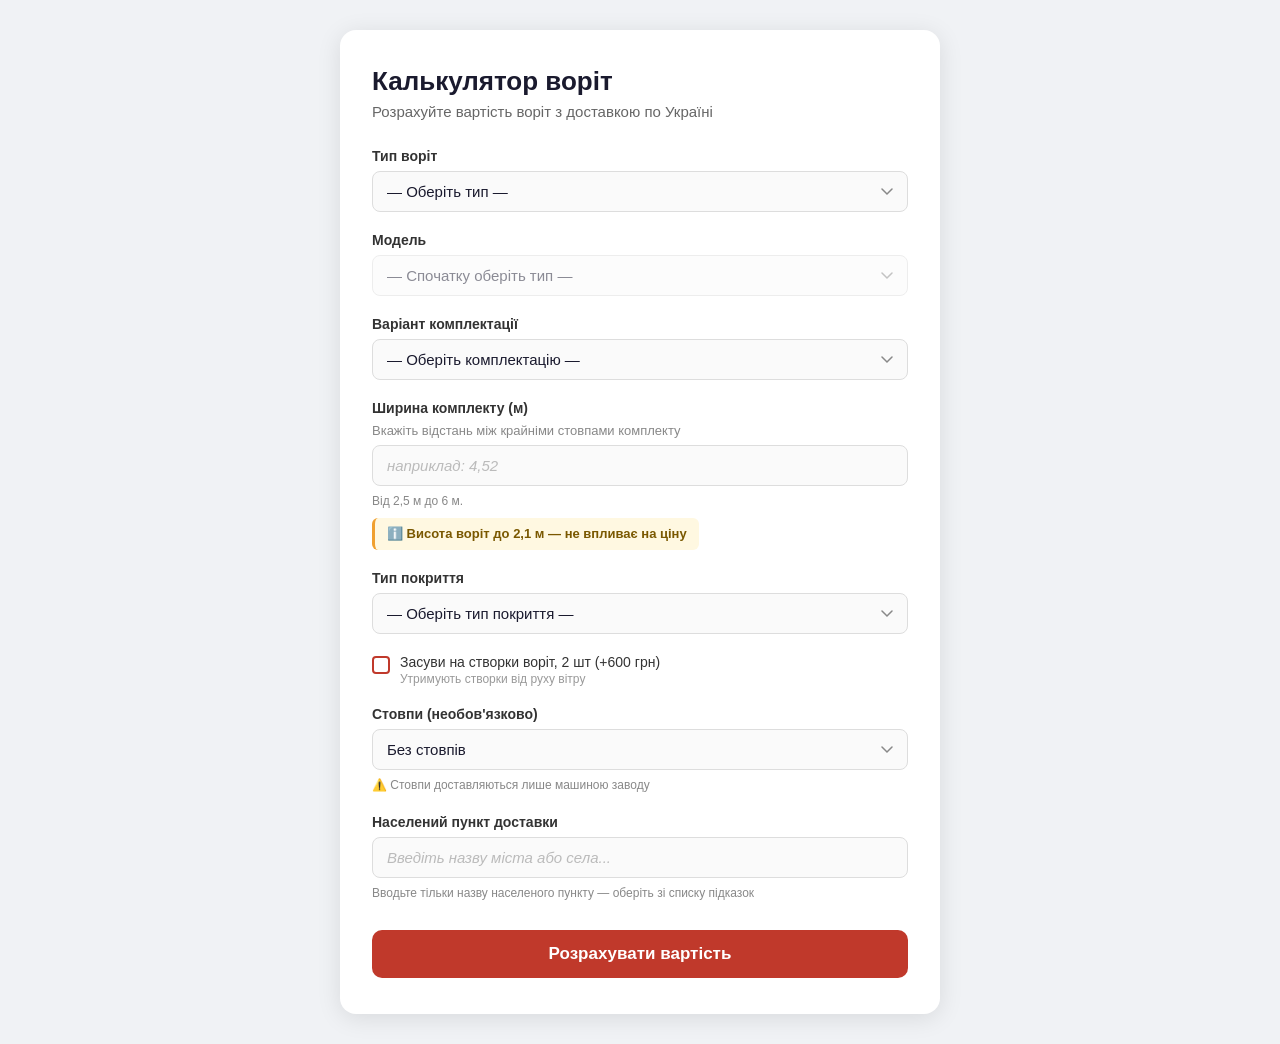
==== index.html @ 76baed76 "update calculator" ====
<!DOCTYPE html>
<html lang="uk" data-theme="light" spellcheck="false">
<head>
  <meta charset="UTF-8" />
  <meta name="viewport" content="width=device-width, initial-scale=1.0" />
  <title>Розпашні ворота — розрахунок вартості онлайн | Verbadom</title>
  <meta name="description" content="Розрахуйте вартість розпашних воріт з доставкою по Україні. Ковані та сучасні ворота з хвірткою. Безкоштовний онлайн-калькулятор." />
  <meta name="keywords" content="розпашні ворота ціна, ковані ворота купити, сучасні ворота, ворота з хвірткою, калькулятор воріт онлайн, ворота доставка Україна" />
  <meta name="robots" content="index, follow" />
  <link rel="canonical" href="https://verbadom.github.io/kalkulyator-vorit/" />

  <!-- Open Graph — для соцсетей и AI-поисковиков -->
  <meta property="og:title" content="Розпашні ворота — розрахунок вартості онлайн | Verbadom" />
  <meta property="og:description" content="Розрахуйте вартість розпашних воріт з доставкою по Україні. Ковані та сучасні ворота з хвірткою." />
  <meta property="og:type" content="website" />
  <meta property="og:url" content="https://verbadom.github.io/kalkulyator-vorit/" />
  <meta property="og:locale" content="uk_UA" />

  <!-- Structured Data — для Google і AI-пошуковиків -->
  <script type="application/ld+json">
  {
    "@context": "https://schema.org",
    "@type": "WebApplication",
    "name": "Калькулятор розпашних воріт",
    "description": "Безкоштовний онлайн-калькулятор вартості розпашних воріт з доставкою по Україні. Ковані та сучасні ворота з хвірткою або без.",
    "url": "https://verbadom.github.io/kalkulyator-vorit/",
    "applicationCategory": "UtilitiesApplication",
    "operatingSystem": "All",
    "inLanguage": "uk-UA",
    "offers": {
      "@type": "Offer",
      "price": "0",
      "priceCurrency": "UAH",
      "description": "Безкоштовний розрахунок"
    },
    "provider": {
      "@type": "Organization",
      "name": "Verbadom",
      "url": "https://verbadom.com.ua",
      "telephone": "+380673990560",
      "address": {
        "@type": "PostalAddress",
        "addressLocality": "Одеса",
        "addressCountry": "UA"
      }
    }
  }
  </script>

  <link rel="stylesheet" href="style.css" />
  <style>
    #city-dropdown {
      display: none;
      position: absolute;
      top: 100%;
      left: 0; right: 0;
      background: #fff;
      border: 1px solid #c8d0e0;
      border-top: none;
      border-radius: 0 0 8px 8px;
      box-shadow: 0 6px 20px rgba(0,0,0,0.12);
      z-index: 1000;
      max-height: 220px;
      overflow-y: auto;
    }
    .city-option { padding: 11px 14px; cursor: pointer; font-size: 14px; color: #222; border-bottom: 1px solid #f0f0f0; line-height: 1.3; }
    .city-option:hover, .city-option.active { background: #eef3ff; }
    .city-option:last-child { border-bottom: none; }
    .city-option-main { font-weight: 500; }
    .city-option-sub { font-size: 12px; color: #888; margin-top: 1px; }
    #city.has-selection { border-color: #4caf50; }
  </style>
</head>
<body>

<div class="calculator">
  <div class="calc-header">
    <div>
      <h1>Калькулятор воріт</h1>
      <p class="subtitle">Розрахуйте вартість воріт з доставкою по Україні</p>
    </div>

  </div>

  <div class="field">
    <label for="gateType">Тип воріт</label>
    <select id="gateType" style="color-scheme:light" spellcheck="false">
      <option value="">— Оберіть тип —</option>
      <option value="forged">Ковані</option>
      <option value="modern">Сучасні</option>
    </select>
  </div>

  <div class="field">
    <label for="gateModel">Модель</label>
    <select id="gateModel" style="color-scheme:light" disabled spellcheck="false">
      <option value="">— Спочатку оберіть тип —</option>
    </select>
    <img id="modelPhoto" src="" alt="" style="display:none; margin-top:12px; width:100%; height:auto; border-radius:10px;" />
    <div id="includedBlock" class="included-block" style="display:none"></div>
  </div>

  <div class="field">
    <label for="configuration">Варіант комплектації</label>
    <select id="configuration" style="color-scheme:light" spellcheck="false">
      <option value="">— Оберіть комплектацію —</option>
      <option value="with_separate_wicket">Брама + хвіртка окремо</option>
      <option value="without_wicket">Брама без хвіртки</option>
      <option value="with_builtin_wicket">Брама з хвірткою всередині (врізна)</option>
    </select>
  </div>

  <div class="field">
    <label for="width">Ширина комплекту (м)</label>
    <p class="field-note-top">Вкажіть відстань між крайніми стовпами комплекту</p>
    <input type="text" id="width" placeholder="наприклад: 4,52" inputmode="decimal" />
    <p class="field-note">Від 2,5 м до 6 м.</p>
    <div class="height-notice">ℹ️ Висота воріт до 2,1 м — не впливає на ціну</div>
  </div>

  <div class="field">
    <label for="coating">Тип покриття</label>
    <select id="coating" style="color-scheme:light" spellcheck="false">
      <option value="" disabled selected>— Оберіть тип покриття —</option>
      <option value="0">Глянець 0,3 мм (базовий варіант)</option>
    </select>
    <p id="coatingNote" class="field-note"></p>
  </div>

  <div class="field" id="lockField" style="display:none">
    <label class="checkbox-label">
      <input type="checkbox" id="lock" />
      <span>Замок у хвіртку з встановленням (+1 500 грн)
        <span class="note">тільки для кованих воріт</span>
      </span>
    </label>
  </div>

  <div class="field">
    <label class="checkbox-label">
      <input type="checkbox" id="bolts" />
      <span>Засуви на створки воріт, 2 шт (+600 грн)<span class="note">Утримують створки від руху вітру</span></span>
    </label>
  </div>

  <div class="field">
    <label for="post">Стовпи (необов'язково)</label>
    <select id="post" style="color-scheme:light" spellcheck="false">
      <option value="none">Без стовпів</option>
      <option value="775">Нефарбований 80×60, стінка 2мм / висота 3м</option>
      <option value="1120">Нефарбований 80×80, стінка 3мм / висота 3м</option>
      <option value="750">Фарбований 60×60, стінка 2мм / висота 2м</option>
      <option value="1240">Фарбований 80×80, стінка 3мм / висота 2м</option>
      <option value="950">Фарбований 60×60, стінка 2мм / висота 2,4м</option>
      <option value="1560">Фарбований 80×80, стінка 3мм / висота 2,4м</option>
    </select>
    <p class="field-note">⚠️ Стовпи доставляються лише машиною заводу</p>
  </div>

  <div class="field" id="postQtyField" style="display:none">
    <label for="postQty">Кількість стовпів</label>
    <input type="number" id="postQty" value="2" min="1" max="10" />
  </div>

  <div class="field">
    <label for="city">Населений пункт доставки</label>
    <div style="position:relative;">
      <input type="text" id="city" autocomplete="off"
        placeholder="Введіть назву міста або села..." />
      <div id="city-dropdown"></div>
    </div>
    <p class="field-note">Вводьте тільки назву населеного пункту — оберіть зі списку підказок</p>
  </div>

  <button id="calculateBtn">Розрахувати вартість</button>

  <div id="result" class="result hidden"></div>

  <button id="resetBtn" class="btn-reset" style="display:none">🔄 Почати новий розрахунок</button>

</div>

<!-- jsPDF + html2canvas для генерації PDF з кирилицею -->
<script src="https://cdnjs.cloudflare.com/ajax/libs/jspdf/2.5.1/jspdf.umd.min.js"></script>
<script src="https://cdnjs.cloudflare.com/ajax/libs/html2canvas/1.4.1/html2canvas.min.js"></script>
<script src="app.js"></script>
<script src="https://maps.googleapis.com/maps/api/js?key=AIzaSyD2N2N_0D0GVhjQ5t0zwc9TXxJwsfl8OGM&libraries=places&language=uk&v=weekly&callback=initGoogleAutocomplete"></script>
</body>
</html>
---- style.css ----
* {
  box-sizing: border-box;
  margin: 0;
  padding: 0;
}

body {
  font-family: 'Segoe UI', Arial, sans-serif;
  background: #f0f2f5;
  color: #1a1a2e;
  min-height: 100vh;
  padding: 30px 16px;
}

.calculator {
  max-width: 600px;
  margin: 0 auto;
  background: #ffffff;
  border-radius: 16px;
  padding: 36px 32px;
  box-shadow: 0 4px 24px rgba(0,0,0,0.10);
}

h1 {
  font-size: 26px;
  font-weight: 700;
  color: #1a1a2e;
  margin-bottom: 6px;
}

.subtitle {
  font-size: 15px;
  color: #666;
  margin-bottom: 0;
}

.field {
  margin-bottom: 20px;
}

label {
  display: block;
  font-size: 14px;
  font-weight: 600;
  color: #333;
  margin-bottom: 7px;
}

.field-note-top {
  font-size: 13px;
  color: #888;
  margin-bottom: 7px;
}

.field-note {
  font-size: 12px;
  color: #888;
  margin-top: 6px;
  line-height: 1.5;
}

.note {
  display: block;
  font-size: 12px;
  color: #999;
  font-weight: 400;
  margin-top: 2px;
}

select,
input[type="text"],
input[type="number"] {
  width: 100%;
  padding: 11px 14px;
  border: 1.5px solid #ddd;
  border-radius: 8px;
  font-size: 15px;
  color: #1a1a2e;
  background: #fafafa;
  transition: border-color 0.2s;
  appearance: none;
}

select {
  background-image: url("data:image/svg+xml,%3Csvg xmlns='http://www.w3.org/2000/svg' width='12' height='8' viewBox='0 0 12 8'%3E%3Cpath d='M1 1l5 5 5-5' stroke='%23888' stroke-width='1.5' fill='none' stroke-linecap='round'/%3E%3C/svg%3E");
  background-repeat: no-repeat;
  background-position: right 14px center;
  padding-right: 36px;
  white-space: normal;
}

select option {
  white-space: normal;
  word-wrap: break-word;
}

select:focus,
input:focus {
  outline: none;
  border-color: #c0392b;
  background: #fff;
}

::placeholder {
  color: #bbb;
  font-style: italic;
}

select:disabled {
  opacity: 0.5;
  cursor: not-allowed;
}

.field-error {
  border-color: #c0392b !important;
  background: #fff5f5 !important;
}

.checkbox-label {
  display: flex;
  align-items: flex-start;
  gap: 10px;
  font-weight: 500;
  cursor: pointer;
  font-size: 14px;
}

.checkbox-label input[type="checkbox"] {
  width: 18px;
  height: 18px;
  flex-shrink: 0;
}

#modelPhoto {
  border: 1.5px solid #eee;
}

.included-block {
  margin-top: 10px;
  padding: 10px 14px;
  background: #f0f7ff;
  border-radius: 8px;
  font-size: 13px;
  color: #444;
  line-height: 1.6;
  border-left: 3px solid #3498db;
}

button#calculateBtn {
  width: 100%;
  padding: 14px;
  background: #c0392b;
  color: #fff;
  font-size: 17px;
  font-weight: 700;
  border: none;
  border-radius: 10px;
  cursor: pointer;
  margin-top: 8px;
  transition: background 0.2s;
}

button#calculateBtn:hover {
  background: #a93226;
}

button#calculateBtn:disabled {
  background: #ccc;
  cursor: not-allowed;
}

.btn-reset {
  width: 100%;
  padding: 13px;
  background: transparent;
  color: #4a6cf7;
  font-size: 15px;
  font-weight: 500;
  border: 1.5px solid #4a6cf7;
  border-radius: 10px;
  cursor: pointer;
  margin-top: 10px;
  transition: all 0.2s;
}

.btn-reset:hover {
  background: #f0f4ff;
  border-color: #1a2a5e;
  color: #1a2a5e;
}

.result {
  margin-top: 28px;
  padding: 24px;
  background: #f8f9fa;
  border-radius: 12px;
  border-left: 4px solid #c0392b;
}

.result.hidden {
  display: none;
}

.result h2 {
  font-size: 18px;
  margin-bottom: 10px;
  color: #1a1a2e;
}

.preliminary-note {
  font-size: 13px;
  color: #e67e22;
  margin-bottom: 14px;
  font-weight: 500;
}

.result-row {
  display: flex;
  justify-content: space-between;
  padding: 7px 0;
  font-size: 15px;
  border-bottom: 1px solid #eee;
  gap: 12px;
}

.result-row span:last-child {
  text-align: right;
  flex-shrink: 0;
  max-width: 55%;
}

.result-row:last-child {
  border-bottom: none;
}

.result-row.total {
  font-weight: 700;
  font-size: 18px;
  color: #c0392b;
  margin-top: 8px;
  border-bottom: none;
}

.info-row {
  color: #27ae60;
  font-size: 13px;
}

.contacts {
  margin-top: 18px;
  font-size: 14px;
  color: #555;
  line-height: 1.8;
}

.contacts a {
  color: #c0392b;
  text-decoration: none;
  font-weight: 600;
}

.messenger-btns {
  display: flex;
  gap: 10px;
  margin-top: 10px;
}

.msg-btn {
  flex: 1;
  padding: 9px 0;
  border-radius: 8px;
  text-align: center;
  font-size: 14px;
  font-weight: 600;
  color: #fff !important;
  text-decoration: none;
}

.msg-btn.viber    { background: #7360f2; }
.msg-btn.telegram { background: #2aabee; }
.msg-btn.whatsapp { background: #25d366; }

.share-btns {
  display: flex;
  gap: 10px;
  margin-top: 20px;
}

.share-btn {
  flex: 1;
  padding: 11px 0;
  border-radius: 8px;
  font-size: 14px;
  font-weight: 600;
  cursor: pointer;
  border: none;
  transition: all 0.2s;
}

.watermark {
  font-size: 12px;
  color: #bbb;
  margin-top: 12px;
  text-align: right;
}

.watermark a {
  color: #bbb;
  text-decoration: none;
  border-bottom: 1px dotted #bbb;
  transition: color 0.2s;
}

.watermark a:hover {
  color: #c0392b;
  border-bottom-color: #c0392b;
}

.promo-block {
  background: transparent !important;
  border: none !important;
  padding: 8px 0 !important;
  text-align: center;
}

.promo-text {
  font-size: 12px;
  color: #aaa;
  margin-bottom: 3px;
}

.promo-link {
  background: transparent !important;
  color: #aaa !important;
  padding: 0 !important;
  border-radius: 0 !important;
  font-size: 12px !important;
  font-weight: 400 !important;
  text-decoration: underline;
}

.promo-link:hover {
  color: #1a2a5e !important;
}

.error-msg {
  color: #c0392b;
  font-size: 14px;
  margin-top: 12px;
}

.loading {
  text-align: center;
  color: #888;
  font-size: 15px;
  margin-top: 16px;
}

@media (max-width: 480px) {
  .calculator {
    padding: 24px 16px;
  }
  h1 {
    font-size: 22px;
  }
  .messenger-btns {
    flex-direction: column;
  }
  .share-btns {
    flex-direction: column;
  }
}

/* ============================================================
   ЗАГОЛОВОК
   ============================================================ */
.calc-header {
  display: flex;
  justify-content: space-between;
  align-items: flex-start;
  margin-bottom: 28px;
  gap: 12px;
}

/* ============================================================
   ПЛАШКА "ВИСОТА ДО 2.1М"
   ============================================================ */
.height-notice {
  display: inline-block;
  margin-top: 8px;
  padding: 7px 12px;
  background: #fff8e1;
  border-left: 3px solid #f0a030;
  border-radius: 6px;
  font-size: 13px;
  font-weight: 600;
  color: #7a5800;
  line-height: 1.4;
}

/* ============================================================
   ПРОМО-БЛОК "ПОТРІБЕН КАЛЬКУЛЯТОР"
   ============================================================ */
.promo-block {
  margin-top: 16px;
  padding: 12px 14px;
  background: #f4f6fb;
  border: 1px solid #dce3f0;
  border-radius: 8px;
  text-align: center;
}

.promo-text {
  font-size: 13px;
  color: #555;
  margin-bottom: 4px;
  font-weight: 500;
}

.promo-link {
  font-size: 13px !important;
  font-weight: 600 !important;
  color: #1a2a5e !important;
  text-decoration: none;
  border-bottom: 1px dashed #1a2a5e;
  transition: color 0.2s;
  padding: 0 !important;
  background: transparent !important;
  border-radius: 0 !important;
}

.promo-link:hover {
  color: #c0392b !important;
  border-bottom-color: #c0392b;
}

.result-section-title {
  font-size: 11px;
  font-weight: 700;
  text-transform: uppercase;
  letter-spacing: 0.8px;
  color: #888;
  margin: 14px 0 4px;
}

.result-subtotal {
  font-weight: 600;
  background: #f0f4ff;
  border-radius: 6px;
  padding: 8px 6px !important;
  margin: 4px 0;
  border-bottom: none !important;
}

.delivery-note {
  font-size: 12px;
  color: #888;
  margin-top: 6px;
  font-style: italic;
}

.clarify-badge {
  background: #fff3cd;
  color: #856404;
  padding: 2px 8px;
  border-radius: 12px;
  font-size: 12px;
  font-weight: 600;
}

/* Галочка */
input[type="checkbox"] {
  appearance: none;
  -webkit-appearance: none;
  width: 18px;
  height: 18px;
  border: 2px solid #c0392b;
  border-radius: 4px;
  background: #fff;
  cursor: pointer;
  position: relative;
  flex-shrink: 0;
  margin-top: 2px;
  transition: background 0.15s, border-color 0.15s;
}
input[type="checkbox"]:checked {
  background: #c0392b;
  border-color: #c0392b;
}
input[type="checkbox"]:checked::after {
  content: "";
  position: absolute;
  left: 50%;
  top: 50%;
  width: 5px;
  height: 9px;
  border: 2.5px solid #fff;
  border-top: none;
  border-left: none;
  transform: translate(-50%, -60%) rotate(45deg);
}

/* ============================================================
   НОВІ СТИЛІ
   ============================================================ */

/* PDF кнопка */
.pdf-btn {
  width: 100%;
  background: #1a2a5e;
  color: #fff;
  border: none;
  padding: 13px;
  border-radius: 10px;
  font-size: 15px;
  font-weight: 600;
  cursor: pointer;
  transition: background 0.2s;
  margin-top: 16px;
}

.pdf-btn:hover { background: #2a3a7e; }
#modelPhoto { height: 180px; object-fit: cover; object-position: center 60%; }
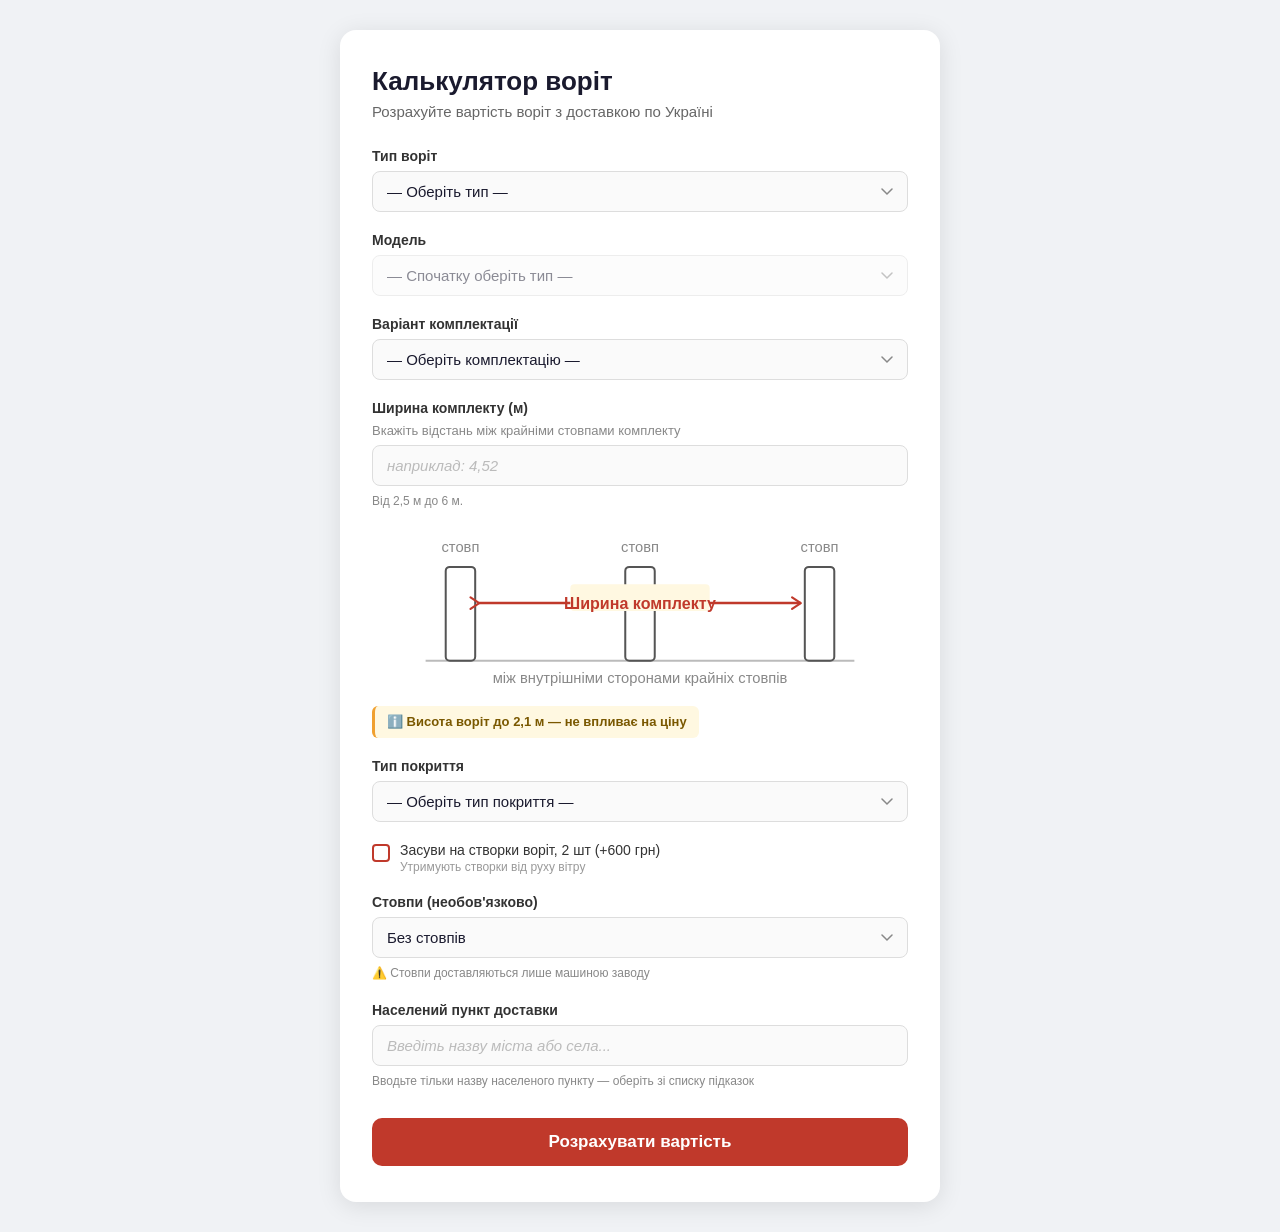
==== commit 41cebf31: "width hint and schema" ====
--- a/index.html
+++ b/index.html
@@ -9,14 +9,14 @@
   <meta name="robots" content="index, follow" />
   <link rel="canonical" href="https://verbadom.github.io/kalkulyator-vorit/" />
 
-  <!-- Open Graph — для соцсетей и AI-поисковиков -->
+  <!-- Open Graph -->
   <meta property="og:title" content="Розпашні ворота — розрахунок вартості онлайн | Verbadom" />
   <meta property="og:description" content="Розрахуйте вартість розпашних воріт з доставкою по Україні. Ковані та сучасні ворота з хвірткою." />
   <meta property="og:type" content="website" />
   <meta property="og:url" content="https://verbadom.github.io/kalkulyator-vorit/" />
   <meta property="og:locale" content="uk_UA" />
 
-  <!-- Structured Data — для Google і AI-пошуковиків -->
+  <!-- Structured Data -->
   <script type="application/ld+json">
   {
     "@context": "https://schema.org",
@@ -69,6 +69,36 @@
     .city-option-main { font-weight: 500; }
     .city-option-sub { font-size: 12px; color: #888; margin-top: 1px; }
     #city.has-selection { border-color: #4caf50; }
+
+    /* Підказка про вигідний розмір */
+    .width-hint {
+      display: none;
+      margin-top: 8px;
+      padding: 8px 12px;
+      background: #fff8e1;
+      border-left: 3px solid #f0a030;
+      border-radius: 6px;
+      font-size: 13px;
+      color: #7a5800;
+      line-height: 1.5;
+    }
+
+    /* Схема вимірювання */
+    .width-schema {
+      margin-top: 10px;
+    }
+    .width-schema svg {
+      width: 100%;
+      height: auto;
+    }
+
+    /* Підпис під доставкою в результаті */
+    .delivery-note-inline {
+      font-size: 13px;
+      color: #444;
+      margin: 4px 0 8px;
+      padding-left: 2px;
+    }
   </style>
 </head>
 <body>
@@ -79,7 +109,6 @@
       <h1>Калькулятор воріт</h1>
       <p class="subtitle">Розрахуйте вартість воріт з доставкою по Україні</p>
     </div>
-
   </div>
 
   <div class="field">
@@ -115,6 +144,49 @@
     <p class="field-note-top">Вкажіть відстань між крайніми стовпами комплекту</p>
     <input type="text" id="width" placeholder="наприклад: 4,52" inputmode="decimal" />
     <p class="field-note">Від 2,5 м до 6 м.</p>
+
+    <!-- Підказка про вигідний розмір (показується динамічно) -->
+    <div class="width-hint" id="widthHint"></div>
+
+    <!-- Схема вимірювання ширини -->
+    <div class="width-schema">
+      <svg viewBox="0 0 400 130" xmlns="http://www.w3.org/2000/svg">
+        <defs>
+          <marker id="arrowL" viewBox="0 0 10 10" refX="2" refY="5" markerWidth="6" markerHeight="6" orient="auto-start-reverse">
+            <path d="M8 1L2 5L8 9" fill="none" stroke="#c0392b" stroke-width="1.5" stroke-linecap="round" stroke-linejoin="round"/>
+          </marker>
+          <marker id="arrowR" viewBox="0 0 10 10" refX="8" refY="5" markerWidth="6" markerHeight="6" orient="auto">
+            <path d="M2 1L8 5L2 9" fill="none" stroke="#c0392b" stroke-width="1.5" stroke-linecap="round" stroke-linejoin="round"/>
+          </marker>
+        </defs>
+
+        <!-- Земля -->
+        <line x1="40" y1="105" x2="360" y2="105" stroke="#bbb" stroke-width="1.5"/>
+
+        <!-- Стовп лівий -->
+        <rect x="55" y="35" width="22" height="70" rx="3" fill="none" stroke="#555" stroke-width="1.5"/>
+        <!-- Стовп середній -->
+        <rect x="189" y="35" width="22" height="70" rx="3" fill="none" stroke="#555" stroke-width="1.5"/>
+        <!-- Стовп правий -->
+        <rect x="323" y="35" width="22" height="70" rx="3" fill="none" stroke="#555" stroke-width="1.5"/>
+
+        <!-- Стрілка ширини між крайніми стовпами (внутрішні сторони) -->
+        <line x1="80" y1="62" x2="320" y2="62" stroke="#c0392b" stroke-width="1.8" marker-start="url(#arrowL)" marker-end="url(#arrowR)"/>
+
+        <!-- Підпис ширини -->
+        <rect x="148" y="48" width="104" height="20" rx="3" fill="#fff8e1"/>
+        <text x="200" y="62" text-anchor="middle" dominant-baseline="central" font-family="'Segoe UI', Arial, sans-serif" font-size="12" font-weight="600" fill="#c0392b">Ширина комплекту</text>
+
+        <!-- Підпис стовпів -->
+        <text x="66" y="24" text-anchor="middle" font-family="'Segoe UI', Arial, sans-serif" font-size="11" fill="#888">стовп</text>
+        <text x="200" y="24" text-anchor="middle" font-family="'Segoe UI', Arial, sans-serif" font-size="11" fill="#888">стовп</text>
+        <text x="334" y="24" text-anchor="middle" font-family="'Segoe UI', Arial, sans-serif" font-size="11" fill="#888">стовп</text>
+
+        <!-- Підпис знизу -->
+        <text x="200" y="122" text-anchor="middle" font-family="'Segoe UI', Arial, sans-serif" font-size="11" fill="#888">між внутрішніми сторонами крайніх стовпів</text>
+      </svg>
+    </div>
+
     <div class="height-notice">ℹ️ Висота воріт до 2,1 м — не впливає на ціну</div>
   </div>
 
@@ -180,7 +252,6 @@
 
 </div>
 
-<!-- jsPDF + html2canvas для генерації PDF з кирилицею -->
 <script src="https://cdnjs.cloudflare.com/ajax/libs/jspdf/2.5.1/jspdf.umd.min.js"></script>
 <script src="https://cdnjs.cloudflare.com/ajax/libs/html2canvas/1.4.1/html2canvas.min.js"></script>
 <script src="app.js"></script>
--- a/style.css
+++ b/style.css
@@ -94,10 +94,11 @@
   word-wrap: break-word;
 }
 
+/* ПРАВКА 3: при фокусі — синя рамка, не червона */
 select:focus,
 input:focus {
   outline: none;
-  border-color: #c0392b;
+  border-color: #3498db;
   background: #fff;
 }
 
@@ -111,6 +112,7 @@
   cursor: not-allowed;
 }
 
+/* Червона рамка — тільки при помилці валідації після кнопки "Розрахувати" */
 .field-error {
   border-color: #c0392b !important;
   background: #fff5f5 !important;
@@ -223,9 +225,15 @@
   gap: 12px;
 }
 
+/* ПРАВКА 5: пропорції колонок на мобілі — ліва 45%, права 55% */
+.result-row span:first-child {
+  flex: 0 0 45%;
+  max-width: 45%;
+}
+
 .result-row span:last-child {
   text-align: right;
-  flex-shrink: 0;
+  flex: 0 0 55%;
   max-width: 55%;
 }
 
@@ -244,6 +252,25 @@
 .info-row {
   color: #27ae60;
   font-size: 13px;
+}
+
+.alt-delivery-row {
+  color: #1a7a3a;
+  font-size: 14px;
+  font-weight: 600;
+}
+
+/* ПРАВКА 4: бейдж "Найпопулярніший вибір" */
+.popular-badge-row {
+  border-bottom: none !important;
+  padding-top: 2px !important;
+  padding-bottom: 6px !important;
+}
+
+.popular-badge-row span:last-child {
+  color: #b07800;
+  font-size: 12px;
+  font-weight: 600;
 }
 
 .contacts {
@@ -399,7 +426,7 @@
 }
 
 /* ============================================================
-   ПРОМО-БЛОК "ПОТРІБЕН КАЛЬКУЛЯТОР"
+   ПРОМО-БЛОК
    ============================================================ */
 .promo-block {
   margin-top: 16px;
@@ -501,10 +528,8 @@
 }
 
 /* ============================================================
-   НОВІ СТИЛІ
+   PDF КНОПКА
    ============================================================ */
-
-/* PDF кнопка */
 .pdf-btn {
   width: 100%;
   background: #1a2a5e;
@@ -520,4 +545,5 @@
 }
 
 .pdf-btn:hover { background: #2a3a7e; }
-#modelPhoto { height: 180px; object-fit: cover; object-position: center 60%; }+
+#modelPhoto { height: 180px; object-fit: cover; object-position: center 60%; }
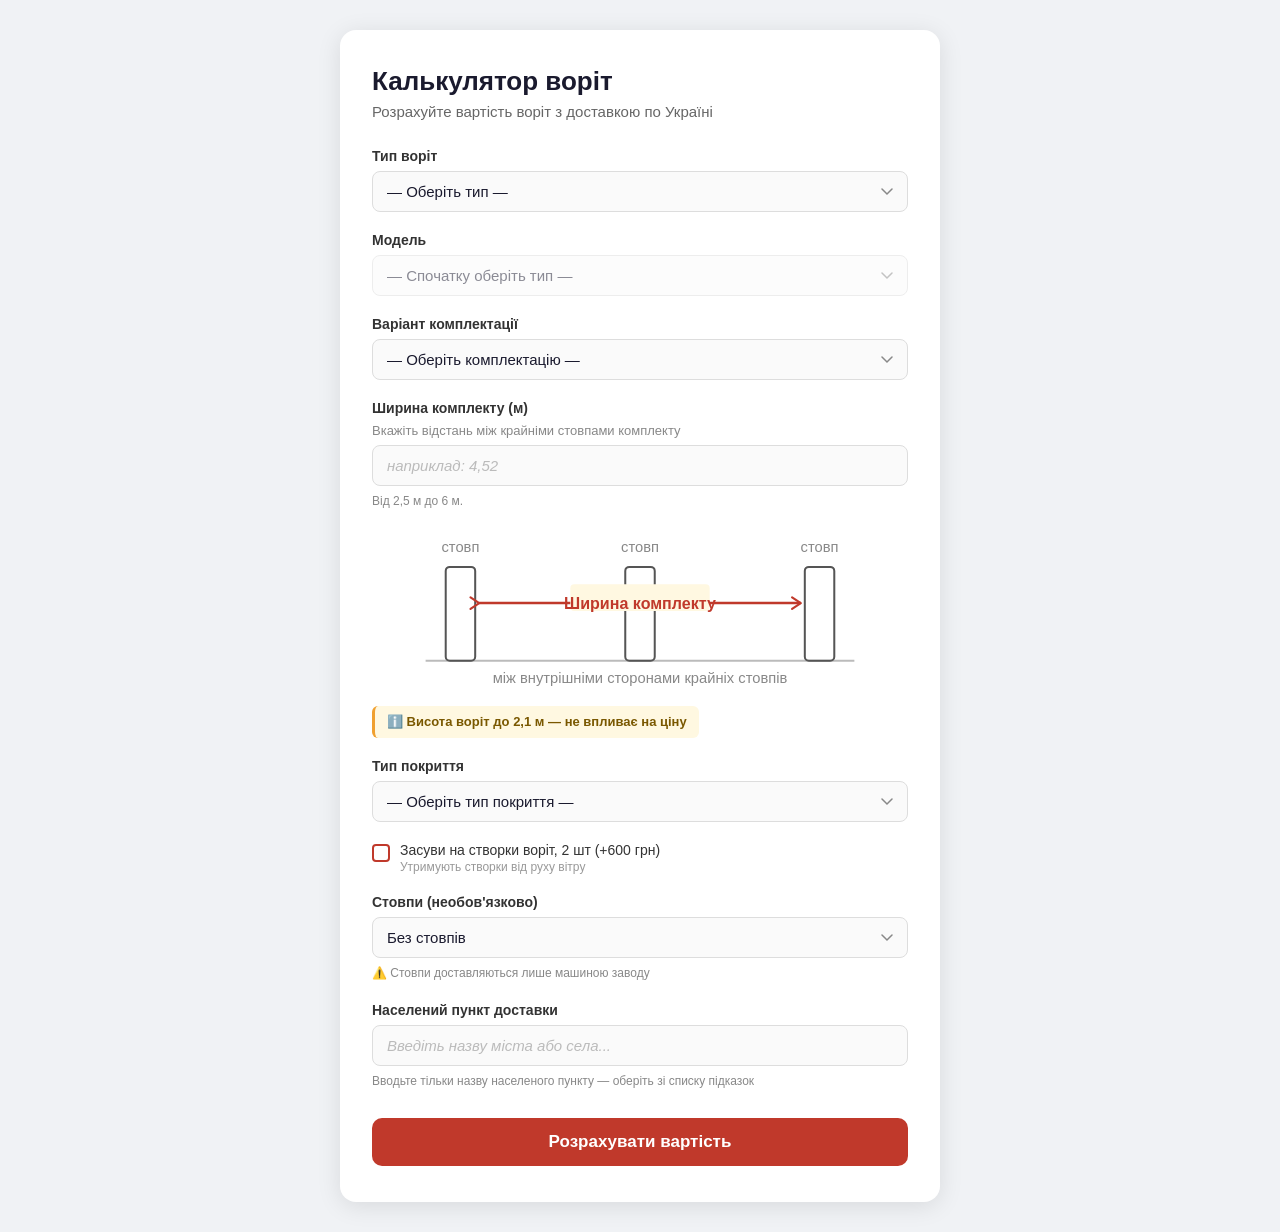
==== commit b2ed3c93: "update" ====
--- a/index.html
+++ b/index.html
@@ -171,7 +171,7 @@
         <rect x="323" y="35" width="22" height="70" rx="3" fill="none" stroke="#555" stroke-width="1.5"/>
 
         <!-- Стрілка ширини між крайніми стовпами (внутрішні сторони) -->
-        <line x1="80" y1="62" x2="320" y2="62" stroke="#c0392b" stroke-width="1.8" marker-start="url(#arrowL)" marker-end="url(#arrowR)"/>
+        <line x1="80" y1="62" x2="320" y2="62" stroke="#c0392b" stroke-width="1.8" marker-start="url(#arrowR)" marker-end="url(#arrowR)"/>
 
         <!-- Підпис ширини -->
         <rect x="148" y="48" width="104" height="20" rx="3" fill="#fff8e1"/>
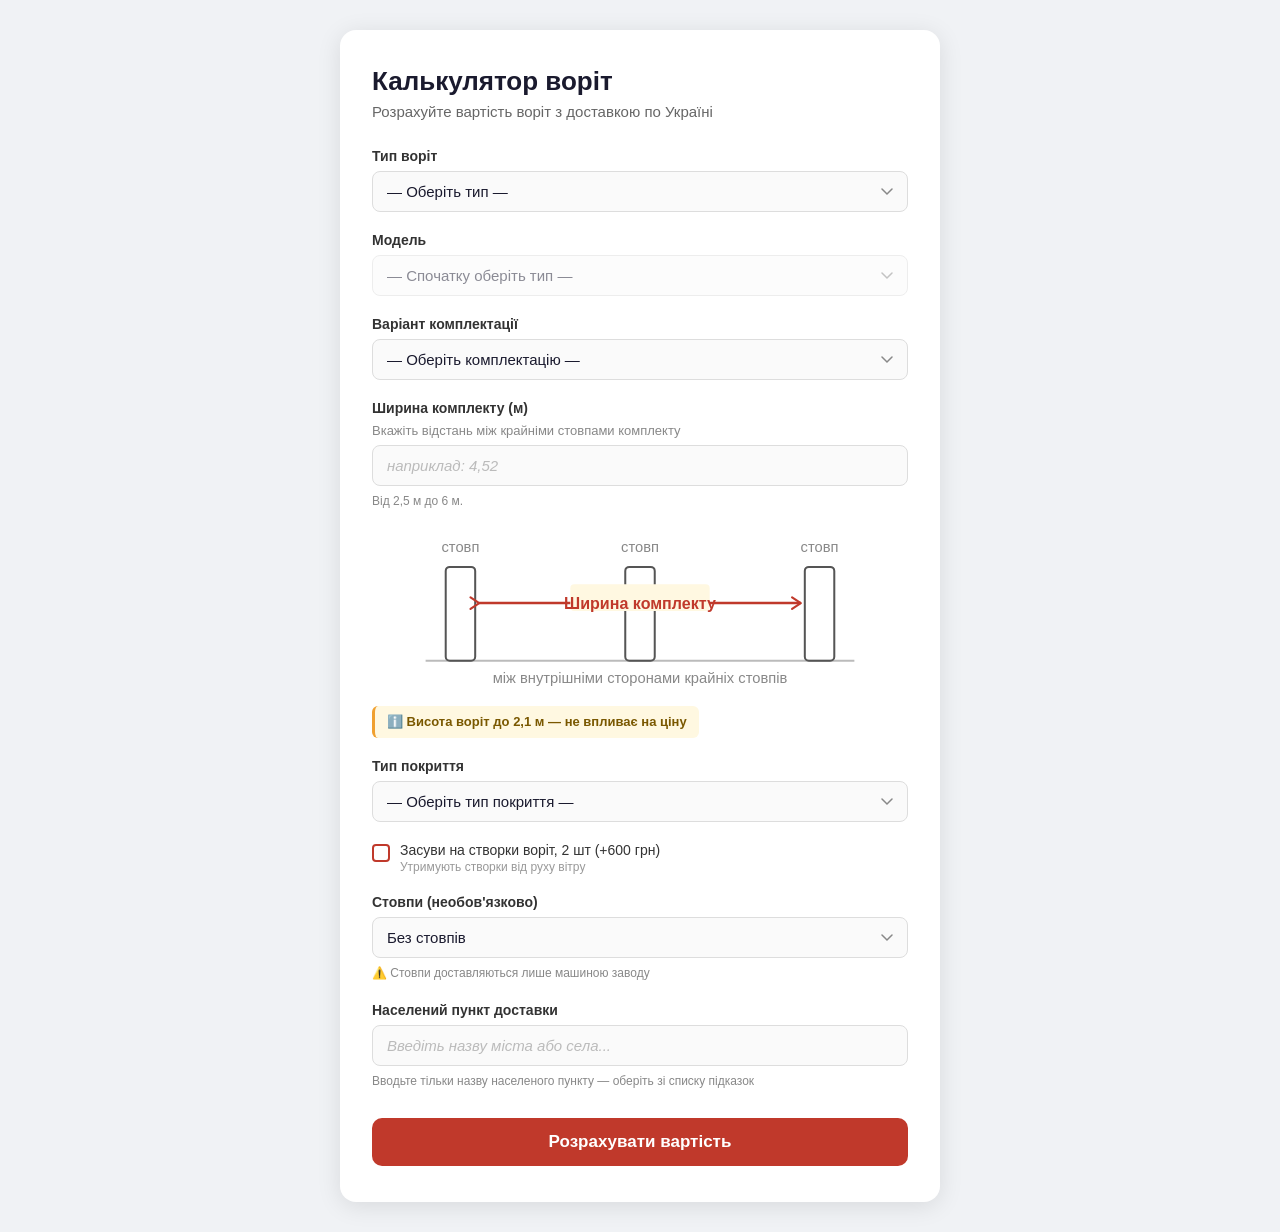
==== commit 147036c3: "restore working version" ====
--- a/index.html
+++ b/index.html
@@ -171,7 +171,7 @@
         <rect x="323" y="35" width="22" height="70" rx="3" fill="none" stroke="#555" stroke-width="1.5"/>
 
         <!-- Стрілка ширини між крайніми стовпами (внутрішні сторони) -->
-        <line x1="80" y1="62" x2="320" y2="62" stroke="#c0392b" stroke-width="1.8" marker-start="url(#arrowR)" marker-end="url(#arrowR)"/>
+        <line x1="80" y1="62" x2="320" y2="62" stroke="#c0392b" stroke-width="1.8" marker-start="url(#arrowL)" marker-end="url(#arrowR)"/>
 
         <!-- Підпис ширини -->
         <rect x="148" y="48" width="104" height="20" rx="3" fill="#fff8e1"/>
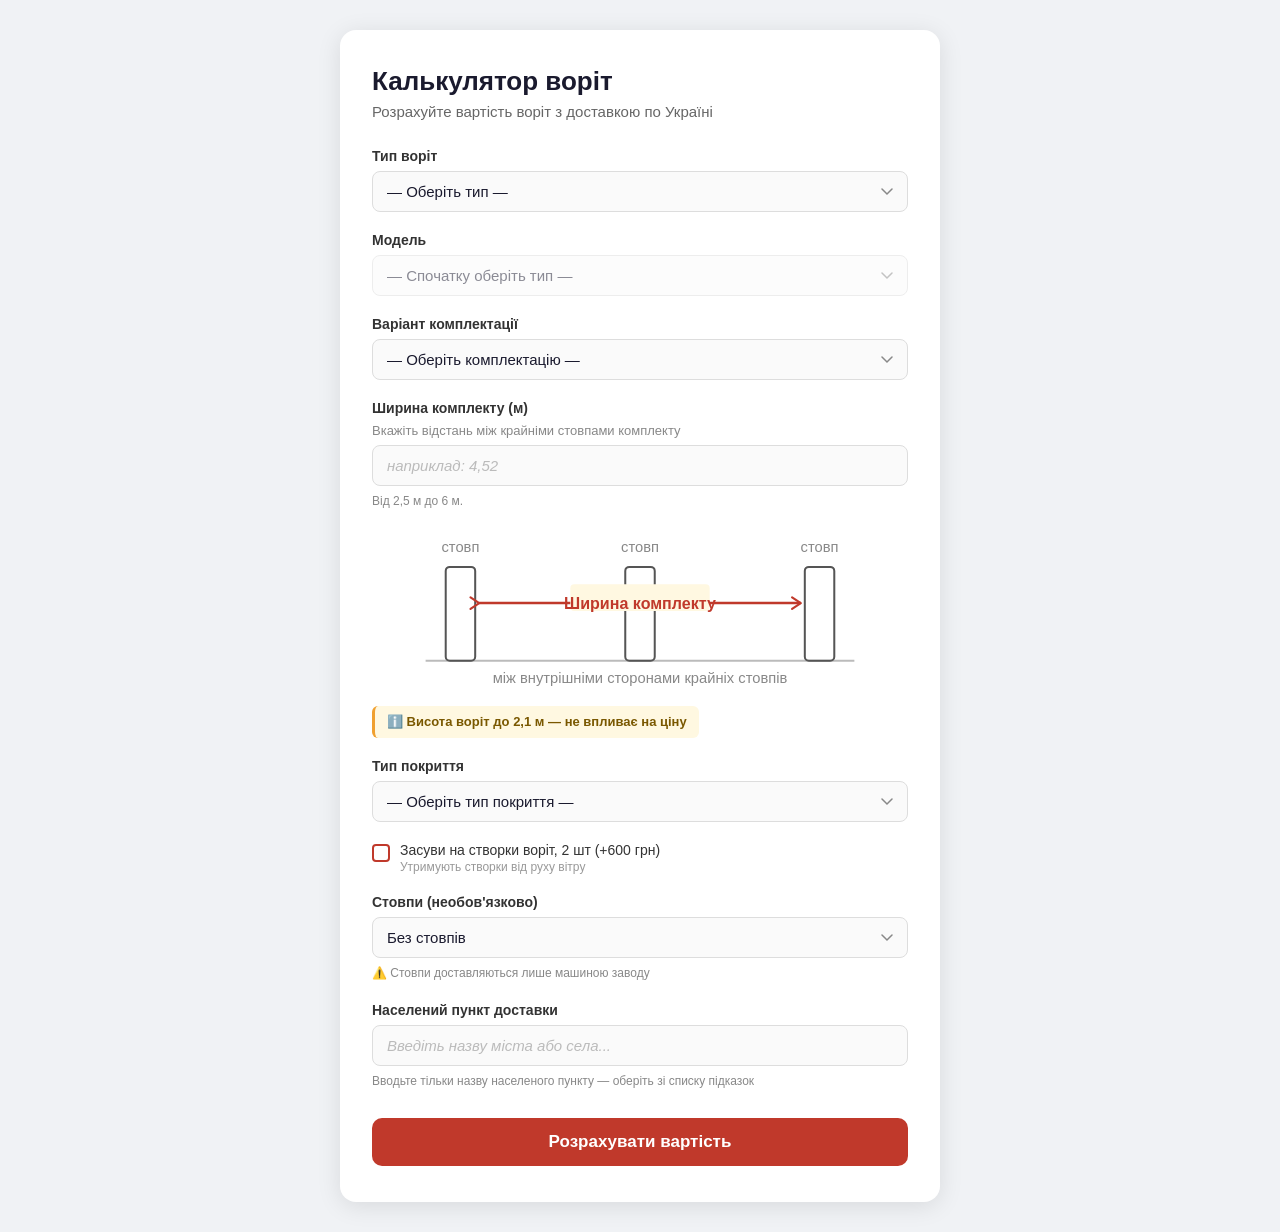
==== commit 070db5b3: "update" ====
--- a/index.html
+++ b/index.html
@@ -8,15 +8,11 @@
   <meta name="keywords" content="розпашні ворота ціна, ковані ворота купити, сучасні ворота, ворота з хвірткою, калькулятор воріт онлайн, ворота доставка Україна" />
   <meta name="robots" content="index, follow" />
   <link rel="canonical" href="https://verbadom.github.io/kalkulyator-vorit/" />
-
-  <!-- Open Graph -->
   <meta property="og:title" content="Розпашні ворота — розрахунок вартості онлайн | Verbadom" />
   <meta property="og:description" content="Розрахуйте вартість розпашних воріт з доставкою по Україні. Ковані та сучасні ворота з хвірткою." />
   <meta property="og:type" content="website" />
   <meta property="og:url" content="https://verbadom.github.io/kalkulyator-vorit/" />
   <meta property="og:locale" content="uk_UA" />
-
-  <!-- Structured Data -->
   <script type="application/ld+json">
   {
     "@context": "https://schema.org",
@@ -27,82 +23,26 @@
     "applicationCategory": "UtilitiesApplication",
     "operatingSystem": "All",
     "inLanguage": "uk-UA",
-    "offers": {
-      "@type": "Offer",
-      "price": "0",
-      "priceCurrency": "UAH",
-      "description": "Безкоштовний розрахунок"
-    },
-    "provider": {
-      "@type": "Organization",
-      "name": "Verbadom",
-      "url": "https://verbadom.com.ua",
-      "telephone": "+380673990560",
-      "address": {
-        "@type": "PostalAddress",
-        "addressLocality": "Одеса",
-        "addressCountry": "UA"
-      }
-    }
+    "offers": { "@type": "Offer", "price": "0", "priceCurrency": "UAH", "description": "Безкоштовний розрахунок" },
+    "provider": { "@type": "Organization", "name": "Verbadom", "url": "https://verbadom.com.ua", "telephone": "+380673990560", "address": { "@type": "PostalAddress", "addressLocality": "Одеса", "addressCountry": "UA" } }
   }
   </script>
-
   <link rel="stylesheet" href="style.css" />
   <style>
-    #city-dropdown {
-      display: none;
-      position: absolute;
-      top: 100%;
-      left: 0; right: 0;
-      background: #fff;
-      border: 1px solid #c8d0e0;
-      border-top: none;
-      border-radius: 0 0 8px 8px;
-      box-shadow: 0 6px 20px rgba(0,0,0,0.12);
-      z-index: 1000;
-      max-height: 220px;
-      overflow-y: auto;
-    }
-    .city-option { padding: 11px 14px; cursor: pointer; font-size: 14px; color: #222; border-bottom: 1px solid #f0f0f0; line-height: 1.3; }
-    .city-option:hover, .city-option.active { background: #eef3ff; }
-    .city-option:last-child { border-bottom: none; }
-    .city-option-main { font-weight: 500; }
-    .city-option-sub { font-size: 12px; color: #888; margin-top: 1px; }
-    #city.has-selection { border-color: #4caf50; }
-
-    /* Підказка про вигідний розмір */
-    .width-hint {
-      display: none;
-      margin-top: 8px;
-      padding: 8px 12px;
-      background: #fff8e1;
-      border-left: 3px solid #f0a030;
-      border-radius: 6px;
-      font-size: 13px;
-      color: #7a5800;
-      line-height: 1.5;
-    }
-
-    /* Схема вимірювання */
-    .width-schema {
-      margin-top: 10px;
-    }
-    .width-schema svg {
-      width: 100%;
-      height: auto;
-    }
-
-    /* Підпис під доставкою в результаті */
-    .delivery-note-inline {
-      font-size: 13px;
-      color: #444;
-      margin: 4px 0 8px;
-      padding-left: 2px;
-    }
+    #city-dropdown { display:none; position:absolute; top:100%; left:0; right:0; background:#fff; border:1px solid #c8d0e0; border-top:none; border-radius:0 0 8px 8px; box-shadow:0 6px 20px rgba(0,0,0,0.12); z-index:1000; max-height:220px; overflow-y:auto; }
+    .city-option { padding:11px 14px; cursor:pointer; font-size:14px; color:#222; border-bottom:1px solid #f0f0f0; line-height:1.3; }
+    .city-option:hover, .city-option.active { background:#eef3ff; }
+    .city-option:last-child { border-bottom:none; }
+    .city-option-main { font-weight:500; }
+    .city-option-sub { font-size:12px; color:#888; margin-top:1px; }
+    #city.has-selection { border-color:#4caf50; }
+    .width-hint { display:none; margin-top:8px; padding:8px 12px; background:#fff8e1; border-left:3px solid #f0a030; border-radius:6px; font-size:13px; color:#7a5800; line-height:1.5; }
+    .width-schema { margin-top:10px; }
+    .width-schema svg { width:100%; height:auto; }
+    .delivery-note-inline { font-size:13px; color:#444; margin:4px 0 8px; padding-left:2px; }
   </style>
 </head>
 <body>
-
 <div class="calculator">
   <div class="calc-header">
     <div>
@@ -144,49 +84,27 @@
     <p class="field-note-top">Вкажіть відстань між крайніми стовпами комплекту</p>
     <input type="text" id="width" placeholder="наприклад: 4,52" inputmode="decimal" />
     <p class="field-note">Від 2,5 м до 6 м.</p>
-
-    <!-- Підказка про вигідний розмір (показується динамічно) -->
     <div class="width-hint" id="widthHint"></div>
-
-    <!-- Схема вимірювання ширини -->
     <div class="width-schema">
       <svg viewBox="0 0 400 130" xmlns="http://www.w3.org/2000/svg">
         <defs>
-          <marker id="arrowL" viewBox="0 0 10 10" refX="2" refY="5" markerWidth="6" markerHeight="6" orient="auto-start-reverse">
-            <path d="M8 1L2 5L8 9" fill="none" stroke="#c0392b" stroke-width="1.5" stroke-linecap="round" stroke-linejoin="round"/>
-          </marker>
           <marker id="arrowR" viewBox="0 0 10 10" refX="8" refY="5" markerWidth="6" markerHeight="6" orient="auto">
             <path d="M2 1L8 5L2 9" fill="none" stroke="#c0392b" stroke-width="1.5" stroke-linecap="round" stroke-linejoin="round"/>
           </marker>
         </defs>
-
-        <!-- Земля -->
         <line x1="40" y1="105" x2="360" y2="105" stroke="#bbb" stroke-width="1.5"/>
-
-        <!-- Стовп лівий -->
         <rect x="55" y="35" width="22" height="70" rx="3" fill="none" stroke="#555" stroke-width="1.5"/>
-        <!-- Стовп середній -->
         <rect x="189" y="35" width="22" height="70" rx="3" fill="none" stroke="#555" stroke-width="1.5"/>
-        <!-- Стовп правий -->
         <rect x="323" y="35" width="22" height="70" rx="3" fill="none" stroke="#555" stroke-width="1.5"/>
-
-        <!-- Стрілка ширини між крайніми стовпами (внутрішні сторони) -->
-        <line x1="80" y1="62" x2="320" y2="62" stroke="#c0392b" stroke-width="1.8" marker-start="url(#arrowL)" marker-end="url(#arrowR)"/>
-
-        <!-- Підпис ширини -->
+        <line x1="80" y1="62" x2="320" y2="62" stroke="#c0392b" stroke-width="1.8" marker-start="url(#arrowR)" marker-end="url(#arrowR)"/>
         <rect x="148" y="48" width="104" height="20" rx="3" fill="#fff8e1"/>
         <text x="200" y="62" text-anchor="middle" dominant-baseline="central" font-family="'Segoe UI', Arial, sans-serif" font-size="12" font-weight="600" fill="#c0392b">Ширина комплекту</text>
-
-        <!-- Підпис стовпів -->
         <text x="66" y="24" text-anchor="middle" font-family="'Segoe UI', Arial, sans-serif" font-size="11" fill="#888">стовп</text>
         <text x="200" y="24" text-anchor="middle" font-family="'Segoe UI', Arial, sans-serif" font-size="11" fill="#888">стовп</text>
         <text x="334" y="24" text-anchor="middle" font-family="'Segoe UI', Arial, sans-serif" font-size="11" fill="#888">стовп</text>
-
-        <!-- Підпис знизу -->
         <text x="200" y="122" text-anchor="middle" font-family="'Segoe UI', Arial, sans-serif" font-size="11" fill="#888">між внутрішніми сторонами крайніх стовпів</text>
       </svg>
     </div>
-
     <div class="height-notice">ℹ️ Висота воріт до 2,1 м — не впливає на ціну</div>
   </div>
 
@@ -202,9 +120,7 @@
   <div class="field" id="lockField" style="display:none">
     <label class="checkbox-label">
       <input type="checkbox" id="lock" />
-      <span>Замок у хвіртку з встановленням (+1 500 грн)
-        <span class="note">тільки для кованих воріт</span>
-      </span>
+      <span>Замок у хвіртку з встановленням (+1 500 грн)<span class="note">тільки для кованих воріт</span></span>
     </label>
   </div>
 
@@ -237,19 +153,15 @@
   <div class="field">
     <label for="city">Населений пункт доставки</label>
     <div style="position:relative;">
-      <input type="text" id="city" autocomplete="off"
-        placeholder="Введіть назву міста або села..." />
+      <input type="text" id="city" autocomplete="off" placeholder="Введіть назву міста або села..." />
       <div id="city-dropdown"></div>
     </div>
     <p class="field-note">Вводьте тільки назву населеного пункту — оберіть зі списку підказок</p>
   </div>
 
   <button id="calculateBtn">Розрахувати вартість</button>
-
   <div id="result" class="result hidden"></div>
-
   <button id="resetBtn" class="btn-reset" style="display:none">🔄 Почати новий розрахунок</button>
-
 </div>
 
 <script src="https://cdnjs.cloudflare.com/ajax/libs/jspdf/2.5.1/jspdf.umd.min.js"></script>
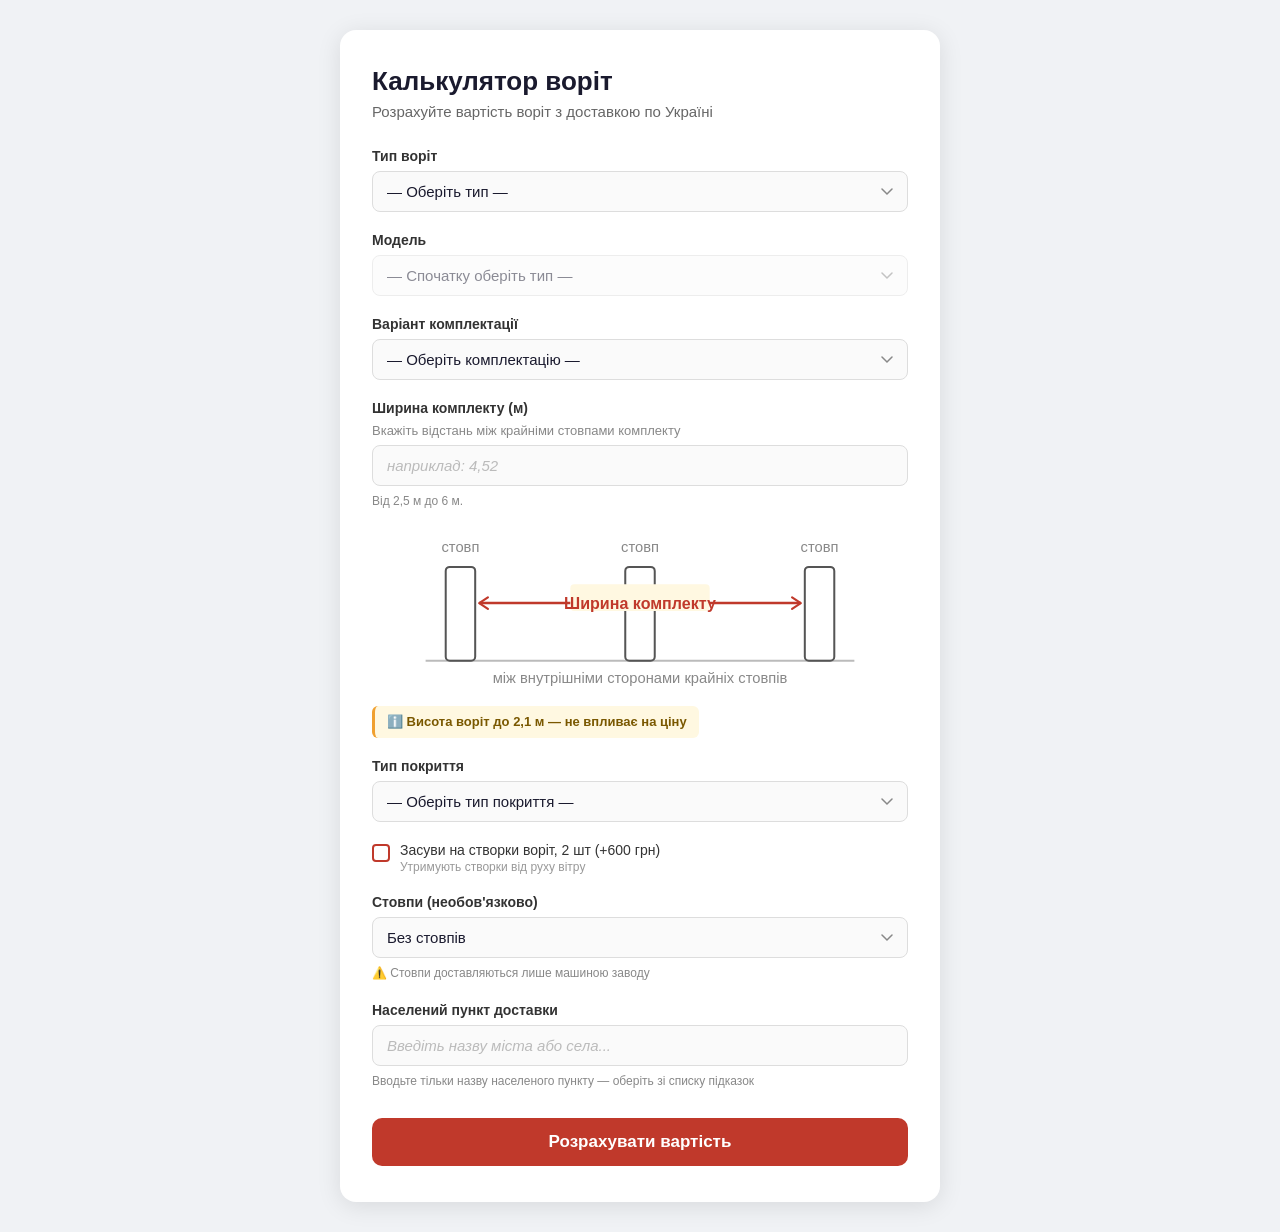
==== commit 0887cb3e: "update" ====
--- a/index.html
+++ b/index.html
@@ -91,12 +91,15 @@
           <marker id="arrowR" viewBox="0 0 10 10" refX="8" refY="5" markerWidth="6" markerHeight="6" orient="auto">
             <path d="M2 1L8 5L2 9" fill="none" stroke="#c0392b" stroke-width="1.5" stroke-linecap="round" stroke-linejoin="round"/>
           </marker>
+          <marker id="arrowL" viewBox="0 0 10 10" refX="2" refY="5" markerWidth="6" markerHeight="6" orient="auto">
+            <path d="M8 1L2 5L8 9" fill="none" stroke="#c0392b" stroke-width="1.5" stroke-linecap="round" stroke-linejoin="round"/>
+          </marker>
         </defs>
         <line x1="40" y1="105" x2="360" y2="105" stroke="#bbb" stroke-width="1.5"/>
         <rect x="55" y="35" width="22" height="70" rx="3" fill="none" stroke="#555" stroke-width="1.5"/>
         <rect x="189" y="35" width="22" height="70" rx="3" fill="none" stroke="#555" stroke-width="1.5"/>
         <rect x="323" y="35" width="22" height="70" rx="3" fill="none" stroke="#555" stroke-width="1.5"/>
-        <line x1="80" y1="62" x2="320" y2="62" stroke="#c0392b" stroke-width="1.8" marker-start="url(#arrowR)" marker-end="url(#arrowR)"/>
+        <line x1="80" y1="62" x2="320" y2="62" stroke="#c0392b" stroke-width="1.8" marker-start="url(#arrowL)" marker-end="url(#arrowR)"/>
         <rect x="148" y="48" width="104" height="20" rx="3" fill="#fff8e1"/>
         <text x="200" y="62" text-anchor="middle" dominant-baseline="central" font-family="'Segoe UI', Arial, sans-serif" font-size="12" font-weight="600" fill="#c0392b">Ширина комплекту</text>
         <text x="66" y="24" text-anchor="middle" font-family="'Segoe UI', Arial, sans-serif" font-size="11" fill="#888">стовп</text>
@@ -169,4 +172,4 @@
 <script src="app.js"></script>
 <script src="https://maps.googleapis.com/maps/api/js?key=AIzaSyD2N2N_0D0GVhjQ5t0zwc9TXxJwsfl8OGM&libraries=places&language=uk&v=weekly&callback=initGoogleAutocomplete"></script>
 </body>
-</html>
+</html>
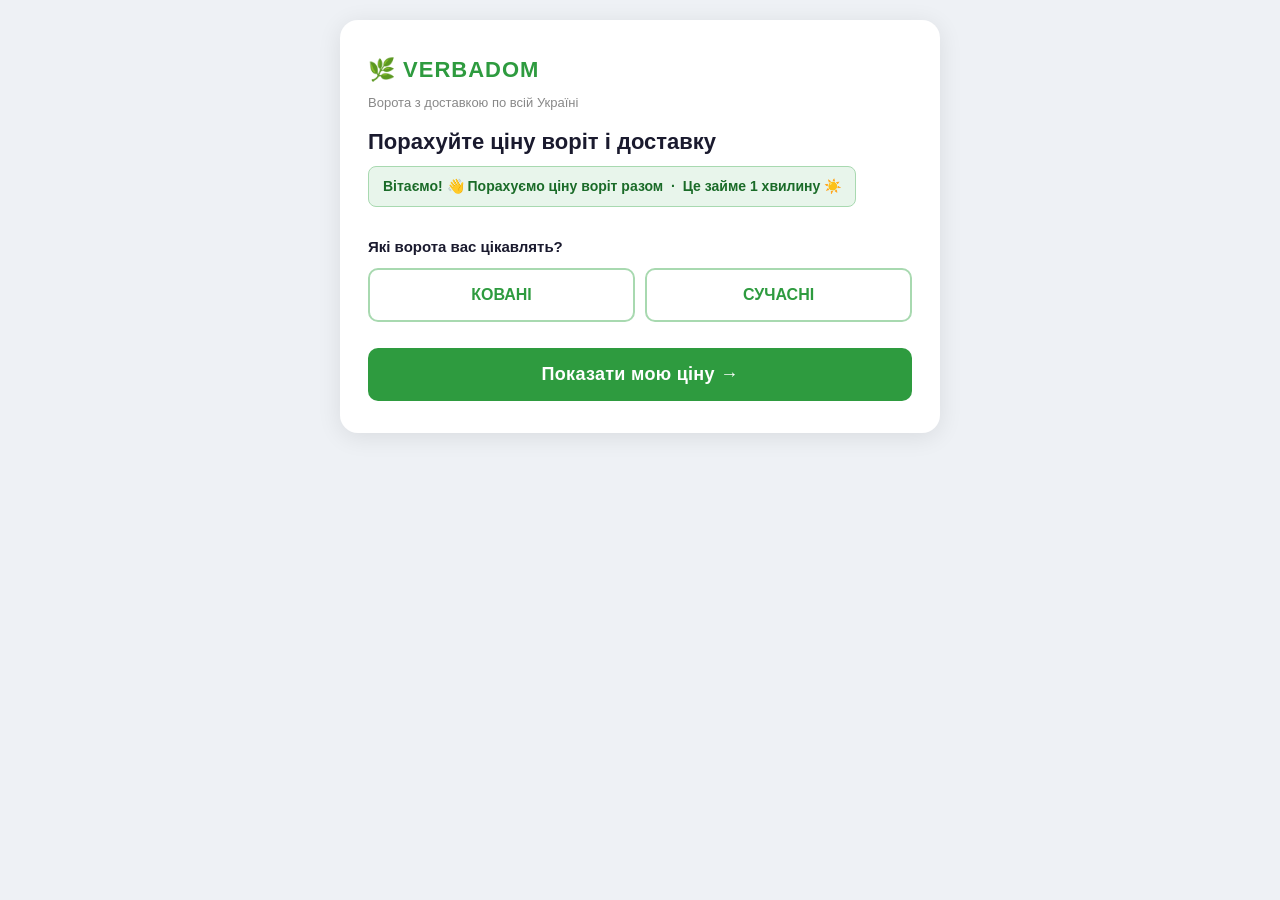
==== commit 3042aa89: "Update index.html" ====
--- a/index.html
+++ b/index.html
@@ -1,175 +1,25 @@
 <!DOCTYPE html>
-<html lang="uk" data-theme="light" spellcheck="false">
+<html lang="uk">
 <head>
   <meta charset="UTF-8" />
   <meta name="viewport" content="width=device-width, initial-scale=1.0" />
-  <title>Розпашні ворота — розрахунок вартості онлайн | Verbadom</title>
-  <meta name="description" content="Розрахуйте вартість розпашних воріт з доставкою по Україні. Ковані та сучасні ворота з хвірткою. Безкоштовний онлайн-калькулятор." />
-  <meta name="keywords" content="розпашні ворота ціна, ковані ворота купити, сучасні ворота, ворота з хвірткою, калькулятор воріт онлайн, ворота доставка Україна" />
-  <meta name="robots" content="index, follow" />
-  <link rel="canonical" href="https://verbadom.github.io/kalkulyator-vorit/" />
-  <meta property="og:title" content="Розпашні ворота — розрахунок вартості онлайн | Verbadom" />
-  <meta property="og:description" content="Розрахуйте вартість розпашних воріт з доставкою по Україні. Ковані та сучасні ворота з хвірткою." />
-  <meta property="og:type" content="website" />
-  <meta property="og:url" content="https://verbadom.github.io/kalkulyator-vorit/" />
-  <meta property="og:locale" content="uk_UA" />
-  <script type="application/ld+json">
-  {
-    "@context": "https://schema.org",
-    "@type": "WebApplication",
-    "name": "Калькулятор розпашних воріт",
-    "description": "Безкоштовний онлайн-калькулятор вартості розпашних воріт з доставкою по Україні. Ковані та сучасні ворота з хвірткою або без.",
-    "url": "https://verbadom.github.io/kalkulyator-vorit/",
-    "applicationCategory": "UtilitiesApplication",
-    "operatingSystem": "All",
-    "inLanguage": "uk-UA",
-    "offers": { "@type": "Offer", "price": "0", "priceCurrency": "UAH", "description": "Безкоштовний розрахунок" },
-    "provider": { "@type": "Organization", "name": "Verbadom", "url": "https://verbadom.com.ua", "telephone": "+380673990560", "address": { "@type": "PostalAddress", "addressLocality": "Одеса", "addressCountry": "UA" } }
-  }
+
+  <title>Калькулятор воріт Verbadom</title>
+  <meta name="robots" content="noindex, nofollow" />
+  <link rel="canonical" href="https://verbadom.github.io/kalkulyator-vorit/v2/" />
+
+  <meta http-equiv="refresh" content="0; url=https://verbadom.github.io/kalkulyator-vorit/v2/" />
+
+  <script>
+    window.location.replace("https://verbadom.github.io/kalkulyator-vorit/v2/");
   </script>
-  <link rel="stylesheet" href="style.css" />
-  <style>
-    #city-dropdown { display:none; position:absolute; top:100%; left:0; right:0; background:#fff; border:1px solid #c8d0e0; border-top:none; border-radius:0 0 8px 8px; box-shadow:0 6px 20px rgba(0,0,0,0.12); z-index:1000; max-height:220px; overflow-y:auto; }
-    .city-option { padding:11px 14px; cursor:pointer; font-size:14px; color:#222; border-bottom:1px solid #f0f0f0; line-height:1.3; }
-    .city-option:hover, .city-option.active { background:#eef3ff; }
-    .city-option:last-child { border-bottom:none; }
-    .city-option-main { font-weight:500; }
-    .city-option-sub { font-size:12px; color:#888; margin-top:1px; }
-    #city.has-selection { border-color:#4caf50; }
-    .width-hint { display:none; margin-top:8px; padding:8px 12px; background:#fff8e1; border-left:3px solid #f0a030; border-radius:6px; font-size:13px; color:#7a5800; line-height:1.5; }
-    .width-schema { margin-top:10px; }
-    .width-schema svg { width:100%; height:auto; }
-    .delivery-note-inline { font-size:13px; color:#444; margin:4px 0 8px; padding-left:2px; }
-  </style>
 </head>
 <body>
-<div class="calculator">
-  <div class="calc-header">
-    <div>
-      <h1>Калькулятор воріт</h1>
-      <p class="subtitle">Розрахуйте вартість воріт з доставкою по Україні</p>
-    </div>
-  </div>
-
-  <div class="field">
-    <label for="gateType">Тип воріт</label>
-    <select id="gateType" style="color-scheme:light" spellcheck="false">
-      <option value="">— Оберіть тип —</option>
-      <option value="forged">Ковані</option>
-      <option value="modern">Сучасні</option>
-    </select>
-  </div>
-
-  <div class="field">
-    <label for="gateModel">Модель</label>
-    <select id="gateModel" style="color-scheme:light" disabled spellcheck="false">
-      <option value="">— Спочатку оберіть тип —</option>
-    </select>
-    <img id="modelPhoto" src="" alt="" style="display:none; margin-top:12px; width:100%; height:auto; border-radius:10px;" />
-    <div id="includedBlock" class="included-block" style="display:none"></div>
-  </div>
-
-  <div class="field">
-    <label for="configuration">Варіант комплектації</label>
-    <select id="configuration" style="color-scheme:light" spellcheck="false">
-      <option value="">— Оберіть комплектацію —</option>
-      <option value="with_separate_wicket">Брама + хвіртка окремо</option>
-      <option value="without_wicket">Брама без хвіртки</option>
-      <option value="with_builtin_wicket">Брама з хвірткою всередині (врізна)</option>
-    </select>
-  </div>
-
-  <div class="field">
-    <label for="width">Ширина комплекту (м)</label>
-    <p class="field-note-top">Вкажіть відстань між крайніми стовпами комплекту</p>
-    <input type="text" id="width" placeholder="наприклад: 4,52" inputmode="decimal" />
-    <p class="field-note">Від 2,5 м до 6 м.</p>
-    <div class="width-hint" id="widthHint"></div>
-    <div class="width-schema">
-      <svg viewBox="0 0 400 130" xmlns="http://www.w3.org/2000/svg">
-        <defs>
-          <marker id="arrowR" viewBox="0 0 10 10" refX="8" refY="5" markerWidth="6" markerHeight="6" orient="auto">
-            <path d="M2 1L8 5L2 9" fill="none" stroke="#c0392b" stroke-width="1.5" stroke-linecap="round" stroke-linejoin="round"/>
-          </marker>
-          <marker id="arrowL" viewBox="0 0 10 10" refX="2" refY="5" markerWidth="6" markerHeight="6" orient="auto">
-            <path d="M8 1L2 5L8 9" fill="none" stroke="#c0392b" stroke-width="1.5" stroke-linecap="round" stroke-linejoin="round"/>
-          </marker>
-        </defs>
-        <line x1="40" y1="105" x2="360" y2="105" stroke="#bbb" stroke-width="1.5"/>
-        <rect x="55" y="35" width="22" height="70" rx="3" fill="none" stroke="#555" stroke-width="1.5"/>
-        <rect x="189" y="35" width="22" height="70" rx="3" fill="none" stroke="#555" stroke-width="1.5"/>
-        <rect x="323" y="35" width="22" height="70" rx="3" fill="none" stroke="#555" stroke-width="1.5"/>
-        <line x1="80" y1="62" x2="320" y2="62" stroke="#c0392b" stroke-width="1.8" marker-start="url(#arrowL)" marker-end="url(#arrowR)"/>
-        <rect x="148" y="48" width="104" height="20" rx="3" fill="#fff8e1"/>
-        <text x="200" y="62" text-anchor="middle" dominant-baseline="central" font-family="'Segoe UI', Arial, sans-serif" font-size="12" font-weight="600" fill="#c0392b">Ширина комплекту</text>
-        <text x="66" y="24" text-anchor="middle" font-family="'Segoe UI', Arial, sans-serif" font-size="11" fill="#888">стовп</text>
-        <text x="200" y="24" text-anchor="middle" font-family="'Segoe UI', Arial, sans-serif" font-size="11" fill="#888">стовп</text>
-        <text x="334" y="24" text-anchor="middle" font-family="'Segoe UI', Arial, sans-serif" font-size="11" fill="#888">стовп</text>
-        <text x="200" y="122" text-anchor="middle" font-family="'Segoe UI', Arial, sans-serif" font-size="11" fill="#888">між внутрішніми сторонами крайніх стовпів</text>
-      </svg>
-    </div>
-    <div class="height-notice">ℹ️ Висота воріт до 2,1 м — не впливає на ціну</div>
-  </div>
-
-  <div class="field">
-    <label for="coating">Тип покриття</label>
-    <select id="coating" style="color-scheme:light" spellcheck="false">
-      <option value="" disabled selected>— Оберіть тип покриття —</option>
-      <option value="0">Глянець 0,3 мм (базовий варіант)</option>
-    </select>
-    <p id="coatingNote" class="field-note"></p>
-  </div>
-
-  <div class="field" id="lockField" style="display:none">
-    <label class="checkbox-label">
-      <input type="checkbox" id="lock" />
-      <span>Замок у хвіртку з встановленням (+1 500 грн)<span class="note">тільки для кованих воріт</span></span>
-    </label>
-  </div>
-
-  <div class="field">
-    <label class="checkbox-label">
-      <input type="checkbox" id="bolts" />
-      <span>Засуви на створки воріт, 2 шт (+600 грн)<span class="note">Утримують створки від руху вітру</span></span>
-    </label>
-  </div>
-
-  <div class="field">
-    <label for="post">Стовпи (необов'язково)</label>
-    <select id="post" style="color-scheme:light" spellcheck="false">
-      <option value="none">Без стовпів</option>
-      <option value="775">Нефарбований 80×60, стінка 2мм / висота 3м</option>
-      <option value="1120">Нефарбований 80×80, стінка 3мм / висота 3м</option>
-      <option value="750">Фарбований 60×60, стінка 2мм / висота 2м</option>
-      <option value="1240">Фарбований 80×80, стінка 3мм / висота 2м</option>
-      <option value="950">Фарбований 60×60, стінка 2мм / висота 2,4м</option>
-      <option value="1560">Фарбований 80×80, стінка 3мм / висота 2,4м</option>
-    </select>
-    <p class="field-note">⚠️ Стовпи доставляються лише машиною заводу</p>
-  </div>
-
-  <div class="field" id="postQtyField" style="display:none">
-    <label for="postQty">Кількість стовпів</label>
-    <input type="number" id="postQty" value="2" min="1" max="10" />
-  </div>
-
-  <div class="field">
-    <label for="city">Населений пункт доставки</label>
-    <div style="position:relative;">
-      <input type="text" id="city" autocomplete="off" placeholder="Введіть назву міста або села..." />
-      <div id="city-dropdown"></div>
-    </div>
-    <p class="field-note">Вводьте тільки назву населеного пункту — оберіть зі списку підказок</p>
-  </div>
-
-  <button id="calculateBtn">Розрахувати вартість</button>
-  <div id="result" class="result hidden"></div>
-  <button id="resetBtn" class="btn-reset" style="display:none">🔄 Почати новий розрахунок</button>
-</div>
-
-<script src="https://cdnjs.cloudflare.com/ajax/libs/jspdf/2.5.1/jspdf.umd.min.js"></script>
-<script src="https://cdnjs.cloudflare.com/ajax/libs/html2canvas/1.4.1/html2canvas.min.js"></script>
-<script src="app.js"></script>
-<script src="https://maps.googleapis.com/maps/api/js?key=AIzaSyD2N2N_0D0GVhjQ5t0zwc9TXxJwsfl8OGM&libraries=places&language=uk&v=weekly&callback=initGoogleAutocomplete"></script>
+  <p>
+    Актуальна версія калькулятора:
+    <a href="https://verbadom.github.io/kalkulyator-vorit/v2/">
+      https://verbadom.github.io/kalkulyator-vorit/v2/
+    </a>
+  </p>
 </body>
-</html>+</html>
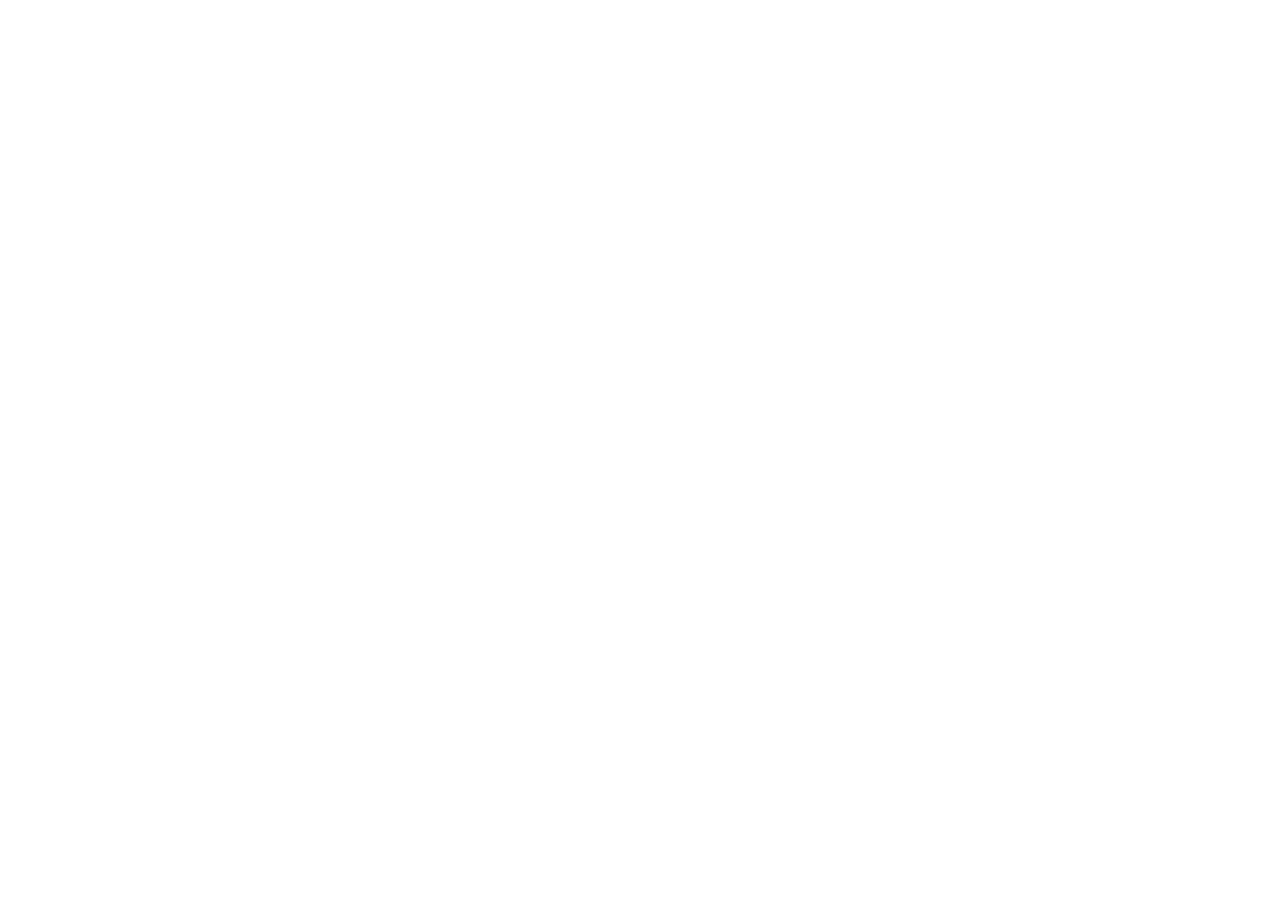
==== commit cb049d6c: "Add redirect to new Cardinal gates calculator" ====
--- a/index.html
+++ b/index.html
@@ -1,25 +1,16 @@
-<!DOCTYPE html>
+<!doctype html>
 <html lang="uk">
 <head>
-  <meta charset="UTF-8" />
-  <meta name="viewport" content="width=device-width, initial-scale=1.0" />
-
+  <meta charset="utf-8">
+  <meta name="viewport" content="width=device-width, initial-scale=1">
+  <meta http-equiv="refresh" content="0; url=https://vorota.verbadom.com.ua/">
+  <link rel="canonical" href="https://vorota.verbadom.com.ua/">
   <title>Калькулятор воріт Verbadom</title>
-  <meta name="robots" content="noindex, nofollow" />
-  <link rel="canonical" href="https://verbadom.github.io/kalkulyator-vorit/v2/" />
-
-  <meta http-equiv="refresh" content="0; url=https://verbadom.github.io/kalkulyator-vorit/v2/" />
-
   <script>
-    window.location.replace("https://verbadom.github.io/kalkulyator-vorit/v2/");
+    window.location.replace('https://vorota.verbadom.com.ua/');
   </script>
 </head>
 <body>
-  <p>
-    Актуальна версія калькулятора:
-    <a href="https://verbadom.github.io/kalkulyator-vorit/v2/">
-      https://verbadom.github.io/kalkulyator-vorit/v2/
-    </a>
-  </p>
+  <p>Калькулятор перенесено на нову адресу: <a href="https://vorota.verbadom.com.ua/">vorota.verbadom.com.ua</a></p>
 </body>
 </html>
